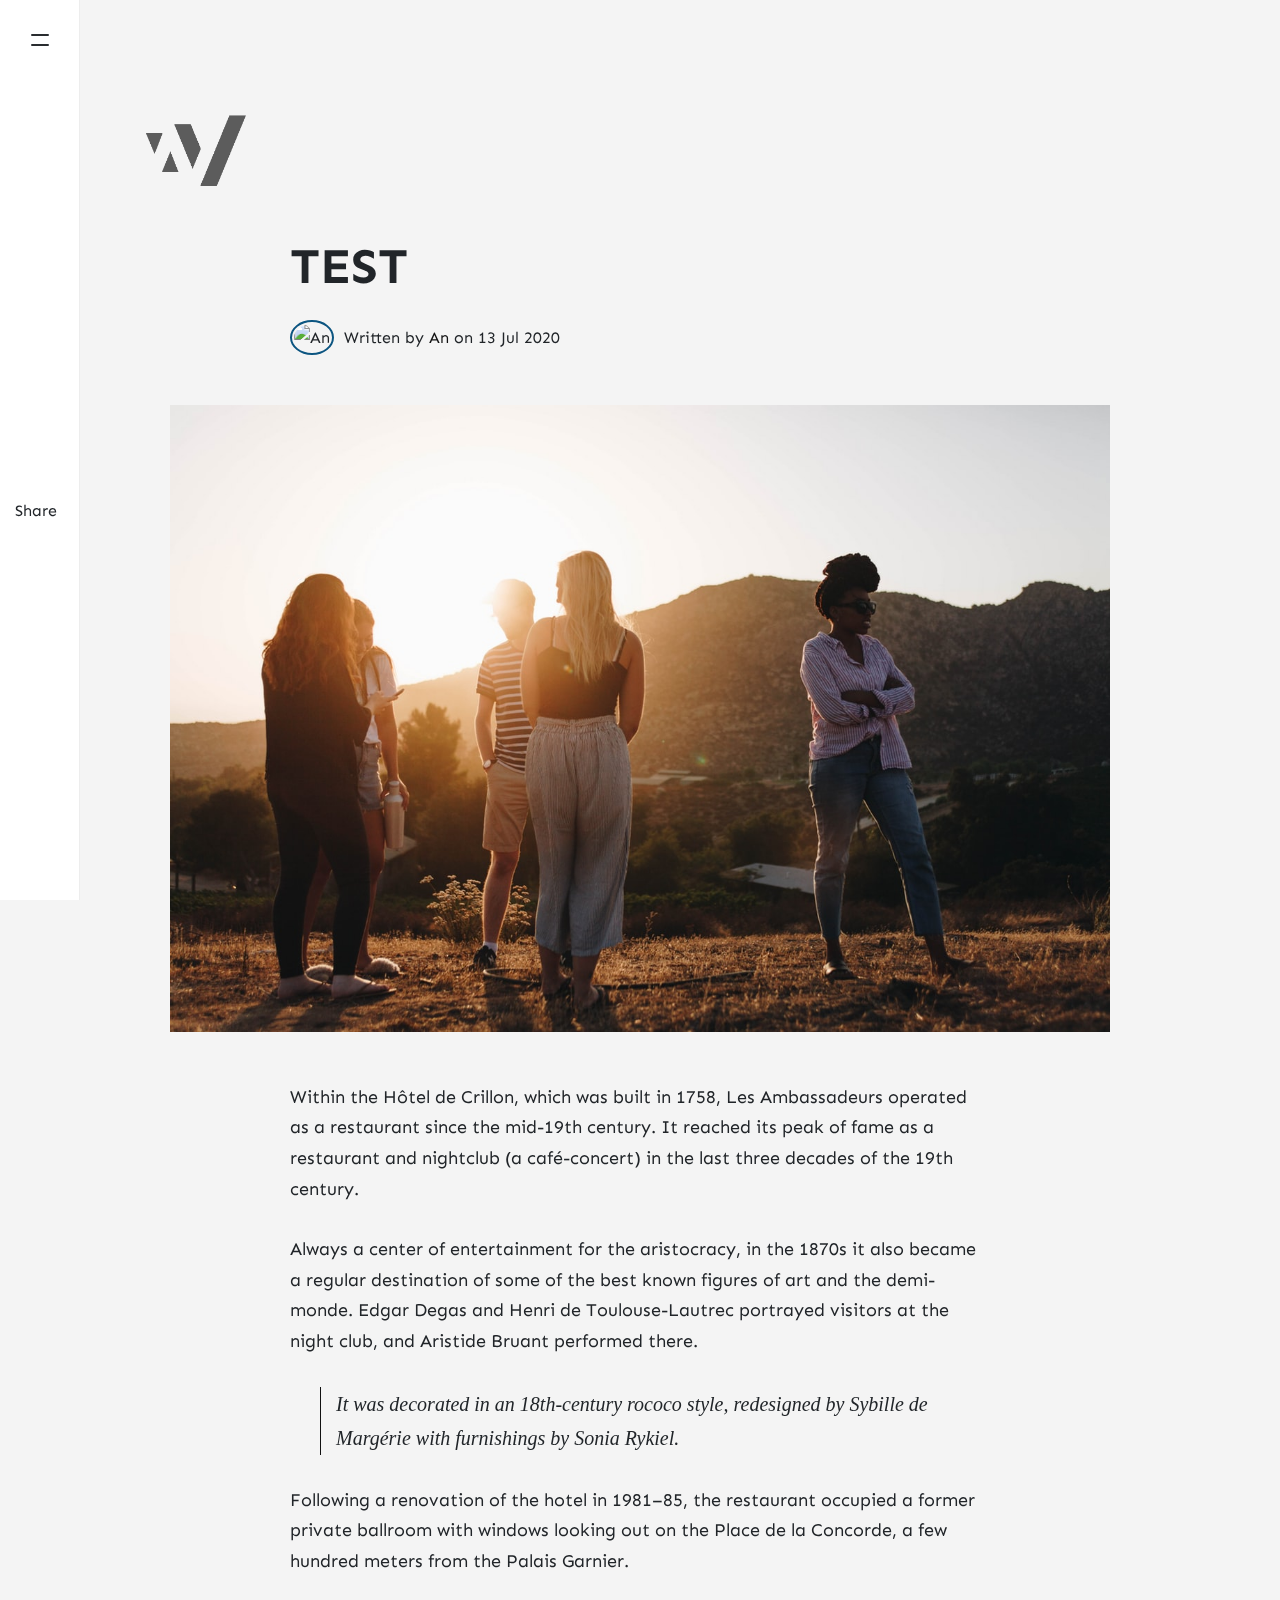
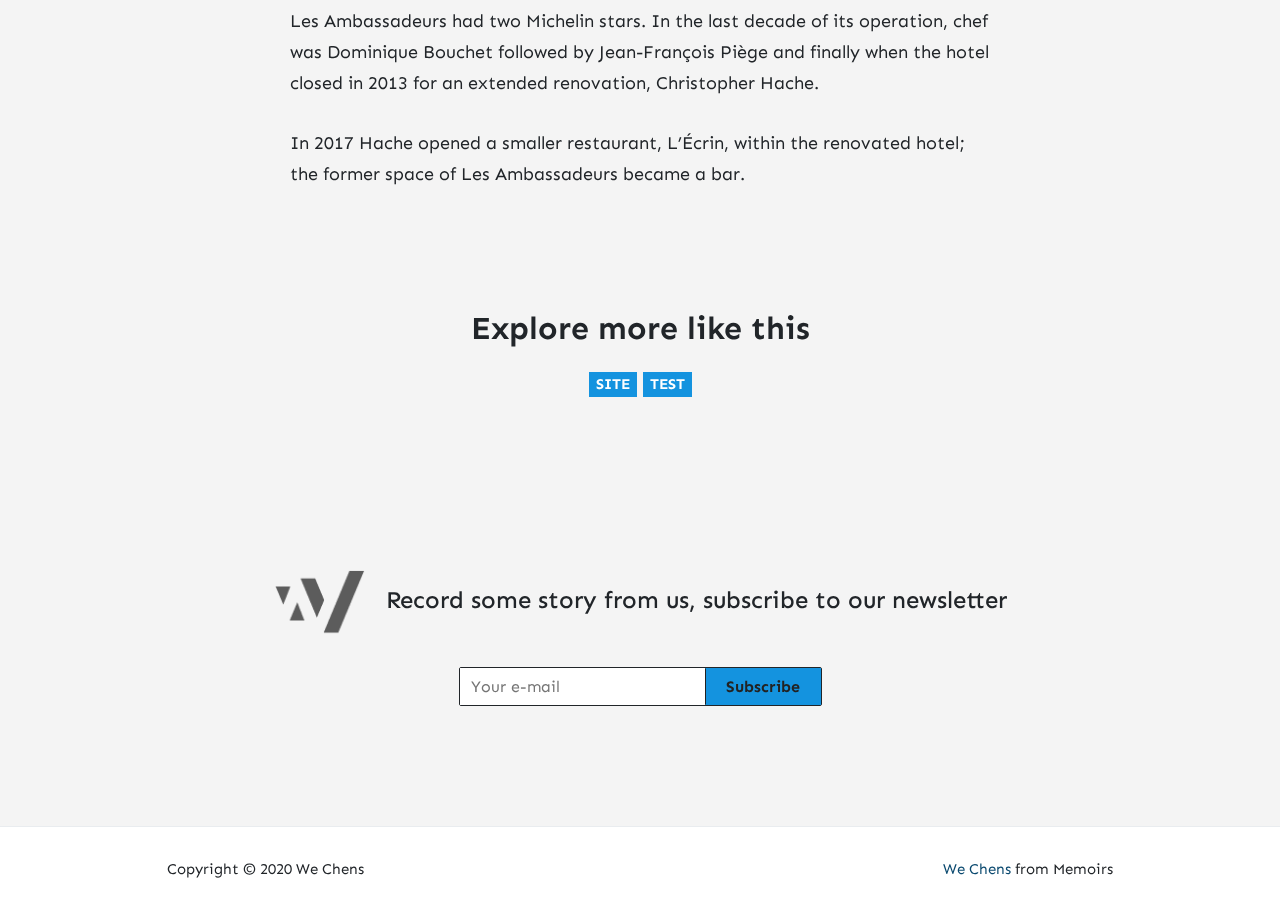
==== TEST-Copy/index.html @ 98c57666 "0714" ====
<!DOCTYPE html>
<html lang="en">
<head>
<meta charset="utf-8">
<meta name="viewport" content="width=device-width, initial-scale=1, shrink-to-fit=no">

<link rel="icon" href="/assets/images/logo.png">

<title>TEST | We Chens</title>

<!-- Begin Jekyll SEO tag v2.6.1 -->
<title>TEST | The Chens</title>
<meta name="generator" content="Jekyll v4.1.1" />
<meta property="og:title" content="TEST" />
<meta name="author" content="KC" />
<meta property="og:locale" content="en_US" />
<meta name="description" content="Within the Hôtel de Crillon, which was built in 1758, Les Ambassadeurs operated as a restaurant since the mid-19th century. It reached its peak of fame as a restaurant and nightclub (a café-concert) in the last three decades of the 19th century." />
<meta property="og:description" content="Within the Hôtel de Crillon, which was built in 1758, Les Ambassadeurs operated as a restaurant since the mid-19th century. It reached its peak of fame as a restaurant and nightclub (a café-concert) in the last three decades of the 19th century." />
<link rel="canonical" href="http://localhost:4000/TEST-Copy/" />
<meta property="og:url" content="http://localhost:4000/TEST-Copy/" />
<meta property="og:site_name" content="The Chens" />
<meta property="og:image" content="http://localhost:4000/assets/images/2.jpg" />
<meta property="og:type" content="article" />
<meta property="article:published_time" content="2020-07-13T00:00:00+08:00" />
<script type="application/ld+json">
{"@type":"BlogPosting","image":"http://localhost:4000/assets/images/2.jpg","url":"http://localhost:4000/TEST-Copy/","publisher":{"@type":"Organization","logo":{"@type":"ImageObject","url":"http://localhost:4000/assets/images/logo.png"},"name":"KC"},"headline":"TEST","dateModified":"2020-07-13T00:00:00+08:00","datePublished":"2020-07-13T00:00:00+08:00","author":{"@type":"Person","name":"KC"},"mainEntityOfPage":{"@type":"WebPage","@id":"http://localhost:4000/TEST-Copy/"},"description":"Within the Hôtel de Crillon, which was built in 1758, Les Ambassadeurs operated as a restaurant since the mid-19th century. It reached its peak of fame as a restaurant and nightclub (a café-concert) in the last three decades of the 19th century.","@context":"https://schema.org"}</script>
<!-- End Jekyll SEO tag -->

    
<link href="/assets/css/prism.css" rel="stylesheet">

<link href="/assets/css/theme.css" rel="stylesheet">

<script src="/assets/js/jquery.min.js"></script>

</head>




<body>
	<!-- defer loading of font and font awesome -->
	<noscript id="deferred-styles">
		<link href="https://fonts.googleapis.com/css?family=Sen:400,700&display=swap" rel="stylesheet">
        <link rel="stylesheet" href="https://use.fontawesome.com/releases/v5.0.13/css/all.css" integrity="sha384-DNOHZ68U8hZfKXOrtjWvjxusGo9WQnrNx2sqG0tfsghAvtVlRW3tvkXWZh58N9jp" crossorigin="anonymous">
	</noscript>

<!-- Begin Sidebar Navigation
================================================== -->

<div class="sidebar">    
</div>   
<div class="nav-icon">
    <div class="hamburger-bar"></div>
</div>
<div id="blackover-nav" class="blackover"></div>
<nav id="menu">
    <ul>
        <h3>Navigation</h3>
        <li><a href="/">Home</a></li>
        <li><a href="/about">About</a></li>
        <li><a target="_blank" href="https://www.facebook.com/groups/333519043414514">Chen Facebook</a></li>      
        <li><a href="/apply">Apply <span class="badge badge-primary">@chen.am</span></a></li>       
    </ul>   
</nav>

<script src="/assets/js/lunr.js"></script>

<style>
    
</style>

<div class="wrap-search">
    <div class="d-flex align-items-center ml-auto">
        <i class="fas fa-search show-search"></i>
        <form class="bd-search ml-3" onSubmit="return lunr_search(document.getElementById('lunrsearch').value);">
            <input type="text" class="form-control bigradius text-small launch-modal-search" id="lunrsearch" name="q" maxlength="255" value="" placeholder="Type and enter..."/>
        </form>
    </div>
</div>

<div id="lunrsearchresults">
    <ul></ul>
</div>

<script src="/assets/js/lunrsearchengine.js"></script>


<!-- End Sidebar Navigation
================================================== -->

<div class="site-content ">

<div class="container">

    <!-- Site Logo/Name
    ================================================== -->
   
    <a class="navbar-brand" href="/">
        <img src="/assets/images/logo.png" alt="We Chens">
    </a>  
   

    <!-- Site Tag
    ================================================== -->
    

    <!-- Content
    ================================================== -->
    <div class="main-content">
        <div class="entry-header">
    <!-- Post Title -->
    <h1 class="posttitle">TEST</h1>
    <!-- Author & Date  Box -->
    
    
    <div class="d-flex align-items-center mt-4">
        <div>
            
            <img class="author-thumb" src="https://www.gravatar.com/avatar/13caaa692e6d0b7537f9930fa194462c?s=250&d=mm&r=x" alt="An">
            
        </div>            
        <div>
        Written by <a target="_blank" class="text-dark" href="https://chen.am">An</a> on 
        <span class="post-date"><time class="post-date" datetime="2020-07-13">13 Jul 2020</time></span>           
        
        </div>            
    </div>
    
</div>

<!-- Adsense under title if enabled from _config.yml (change your pub id and slot) -->


<!-- Featured Image -->

<div class="entry-featured-image">
    
    <img class="featured-image lazyimg " src="[data-uri]" data-src="/assets/images/2.jpg" alt="TEST">
    
</div>


<!-- Content -->
<!-- Post, Page Content
================================================== -->
<div class="article-post">
    <!-- Toc if any -->
    
    <!-- End Toc -->
    <p>Within the Hôtel de Crillon, which was built in 1758, Les Ambassadeurs operated as a restaurant since the mid-19th century. It reached its peak of fame as a restaurant and nightclub (a café-concert) in the last three decades of the 19th century.</p>

<p>Always a center of entertainment for the aristocracy, in the 1870s it also became a regular destination of some of the best known figures of art and the demi-monde. Edgar Degas and Henri de Toulouse-Lautrec portrayed visitors at the night club, and Aristide Bruant performed there.</p>

<blockquote>
  <p>It was decorated in an 18th-century rococo style, redesigned by Sybille de Margérie with furnishings by Sonia Rykiel.</p>
</blockquote>

<p>Following a renovation of the hotel in 1981–85, the restaurant occupied a former private ballroom with windows looking out on the Place de la Concorde, a few hundred meters from the Palais Garnier.</p>

<p>Les Ambassadeurs had two Michelin stars. In the last decade of its operation, chef was Dominique Bouchet  followed by Jean-François Piège and finally when the hotel closed in 2013 for an extended renovation, Christopher Hache.</p>

<p>In 2017 Hache opened a smaller restaurant, L’Écrin, within the renovated hotel; the former space of Les Ambassadeurs became a bar.</p>

</div>

<!-- Rating -->


<!-- Author Box if enabled from _config.yml -->
<!-- Author Box -->




<!-- Comments if not disabled with comments: false -->
<!-- Comments
================================================== -->


<!-- Share -->
<div class="share">
    <p>
        Share
    </p>
    <ul>
        <li class="ml-1 mr-1">
            <a target="_blank" href="https://twitter.com/intent/tweet?text=TEST&url=http://localhost:4000/TEST-Copy/" onclick="window.open(this.href, 'twitter-share', 'width=550,height=235');return false;">
                <i class="fab fa-twitter"></i>
            </a>
        </li>

        <li class="ml-1 mr-1">
            <a target="_blank" href="https://facebook.com/sharer.php?u=http://localhost:4000/TEST-Copy/" onclick="window.open(this.href, 'facebook-share', 'width=550,height=435');return false;">
                <i class="fab fa-facebook-f"></i>
            </a>
        </li>

        <li class="ml-1 mr-1">
            <a target="_blank" href="https://www.linkedin.com/shareArticle?mini=true&url=http://localhost:4000/TEST-Copy/" onclick="window.open(this.href, 'width=550,height=435');return false;">
                <i class="fab fa-linkedin-in"></i>
            </a>
        </li>

    </ul>
</div>


<!-- Related Post -->
<!-- Related Posts
================================================== -->
<div class=" related-posts ">  

    
    <h2 class="text-center mb-4">Explore more like this</h2>
    
    
    <div class="d-flex justify-content-center align-items-center">
    
    <!-- Categories -->
    
    
    <a class="smoothscroll badge badge-primary text-capitalize" href="/categories#SITE">SITE</a>                
    

    <!-- Tags -->  
    
                    
    <a class="smoothscroll badge badge-primary text-capitalize" href="/tags#TEST">TEST</a>               
    

    </div>

    
    
    
    <div class="blog-grid-container">
        
        
            
            
        
            
        
            
        
        
        </div>        
</div>

<!-- Review with LD-JSON, adapt it for your needs if you like, but make sure you test the generated HTML source code first: 
https://search.google.com/structured-data/testing-tool/u/0/
================================================== -->

    </div>

    
    <!-- Newsletter
    ================================================== -->
    <div class="newsletter text-center">
        <span class="h4"><img src="/assets/images/logo.png" class="newsletter-logo" alt="The Chens"> &nbsp; Record some story from us, subscribe to our newsletter</span>
        <form action="https://chen.us10.list-manage.com/subscribe/post?u=2f829ff5cea6b2317d8cc753d&amp;id=c83f5906f1" method="post" name="mc-embedded-subscribe-form" class="wj-contact-form validate" target="_blank" novalidate>
            <div class="mc-field-group d-inline-flex">
            <input type="email" placeholder="Your e-mail" name="EMAIL" class="required email" id="mce-EMAIL" autocomplete="on" required>
            <input type="submit" value="Subscribe" name="subscribe" class="heart">
            </div>
        </form>
    </div>
    
    
</div>

<!-- Begin Footer
================================================== -->
<footer class="footer">
    <div class="container">
        <div class="row">
            <div class="col-md-6 col-sm-12 text-center text-lg-left">
                Copyright © 2020 We Chens 
            </div>
            <div class="col-md-6 col-sm-12 text-center text-lg-right">    
                <a target="_blank" href="https://chen.am/">We Chens</a> from Memoirs
            </div>
        </div>
    </div>
</footer>
<!-- End Footer
================================================== -->

</div> <!-- /.site-content -->

<!-- Scripts (if you need bootstrap.js, please add it yourself. I didn't use it for performance reasons, it was not needed in this theme)
================================================== -->

<script src="/assets/js/prism.js"></script>

<script src="/assets/js/theme.js"></script>


<script src="/assets/js/lazyload.js"></script>



<script id="dsq-count-scr" src="//2020.disqus.com/count.js"></script>


</body>
</html>
---- assets/css/prism.css ----
/* PrismJS 1.19.0
https://prismjs.com/download.html#themes=prism&languages=markup+css+clike+javascript+diff+git+go+graphql+groovy+haml+handlebars+json+liquid+markup-templating+ruby&plugins=line-numbers+file-highlight+show-language+jsonp-highlight+command-line+toolbar+copy-to-clipboard+download-button+match-braces+diff-highlight+filter-highlight-all+treeview */
/**
 * prism.js default theme for JavaScript, CSS and HTML
 * Based on dabblet (http://dabblet.com)
 * @author Lea Verou
 */

code[class*="language-"],
pre[class*="language-"] {
	color: black;
	background: none;
	text-shadow: 0 1px white;
	font-family: Consolas, Monaco, 'Andale Mono', 'Ubuntu Mono', monospace;
	font-size: 1em;
	text-align: left;
	white-space: pre;
	word-spacing: normal;
	word-break: normal;
	word-wrap: normal;
	line-height: 1.5;

	-moz-tab-size: 4;
	-o-tab-size: 4;
	tab-size: 4;

	-webkit-hyphens: none;
	-moz-hyphens: none;
	-ms-hyphens: none;
	hyphens: none;
}

pre[class*="language-"]::-moz-selection, pre[class*="language-"] ::-moz-selection,
code[class*="language-"]::-moz-selection, code[class*="language-"] ::-moz-selection {
	text-shadow: none;
	background: #b3d4fc;
}

pre[class*="language-"]::selection, pre[class*="language-"] ::selection,
code[class*="language-"]::selection, code[class*="language-"] ::selection {
	text-shadow: none;
	background: #b3d4fc;
}

@media print {
	code[class*="language-"],
	pre[class*="language-"] {
		text-shadow: none;
	}
}

/* Code blocks */
pre[class*="language-"] {
	padding: 1em;
	margin: .5em 0;
	overflow: auto;
}

:not(pre) > code[class*="language-"],
pre[class*="language-"] {
	background: #f5f2f0;
}

/* Inline code */
:not(pre) > code[class*="language-"] {
	padding: .1em;
	border-radius: .3em;
	white-space: normal;
}

.token.comment,
.token.prolog,
.token.doctype,
.token.cdata {
	color: slategray;
}

.token.punctuation {
	color: #999;
}

.token.namespace {
	opacity: .7;
}

.token.property,
.token.tag,
.token.boolean,
.token.number,
.token.constant,
.token.symbol,
.token.deleted {
	color: #905;
}

.token.selector,
.token.attr-name,
.token.string,
.token.char,
.token.builtin,
.token.inserted {
	color: #690;
}

.token.operator,
.token.entity,
.token.url,
.language-css .token.string,
.style .token.string {
	color: #9a6e3a;
	background: hsla(0, 0%, 100%, .5);
}

.token.atrule,
.token.attr-value,
.token.keyword {
	color: #07a;
}

.token.function,
.token.class-name {
	color: #DD4A68;
}

.token.regex,
.token.important,
.token.variable {
	color: #e90;
}

.token.important,
.token.bold {
	font-weight: bold;
}
.token.italic {
	font-style: italic;
}

.token.entity {
	cursor: help;
}

pre[class*="language-"].line-numbers {
	position: relative;
	padding-left: 3.8em;
	counter-reset: linenumber;
}

pre[class*="language-"].line-numbers > code {
	position: relative;
	white-space: inherit;
}

.line-numbers .line-numbers-rows {
	position: absolute;
	pointer-events: none;
	top: 0;
	font-size: 100%;
	left: -3.8em;
	width: 3em; /* works for line-numbers below 1000 lines */
	letter-spacing: -1px;
	border-right: 1px solid #999;

	-webkit-user-select: none;
	-moz-user-select: none;
	-ms-user-select: none;
	user-select: none;

}

	.line-numbers-rows > span {
		pointer-events: none;
		display: block;
		counter-increment: linenumber;
	}

		.line-numbers-rows > span:before {
			content: counter(linenumber);
			color: #999;
			display: block;
			padding-right: 0.8em;
			text-align: right;
		}

div.code-toolbar {
	position: relative;
}

div.code-toolbar > .toolbar {
	position: absolute;
	top: .3em;
	right: .2em;
	transition: opacity 0.3s ease-in-out;
	opacity: 0;
}

div.code-toolbar:hover > .toolbar {
	opacity: 1;
}

/* Separate line b/c rules are thrown out if selector is invalid.
   IE11 and old Edge versions don't support :focus-within. */
div.code-toolbar:focus-within > .toolbar {
	opacity: 1;
}

div.code-toolbar > .toolbar .toolbar-item {
	display: inline-block;
}

div.code-toolbar > .toolbar a {
	cursor: pointer;
}

div.code-toolbar > .toolbar button {
	background: none;
	border: 0;
	color: inherit;
	font: inherit;
	line-height: normal;
	overflow: visible;
	padding: 0;
	-webkit-user-select: none; /* for button */
	-moz-user-select: none;
	-ms-user-select: none;
}

div.code-toolbar > .toolbar a,
div.code-toolbar > .toolbar button,
div.code-toolbar > .toolbar span {
	color: #bbb;
	font-size: .8em;
	padding: 0 .5em;
	background: #f5f2f0;
	background: rgba(224, 224, 224, 0.2);
	box-shadow: 0 2px 0 0 rgba(0,0,0,0.2);
	border-radius: .5em;
}

div.code-toolbar > .toolbar a:hover,
div.code-toolbar > .toolbar a:focus,
div.code-toolbar > .toolbar button:hover,
div.code-toolbar > .toolbar button:focus,
div.code-toolbar > .toolbar span:hover,
div.code-toolbar > .toolbar span:focus {
	color: inherit;
	text-decoration: none;
}

.command-line-prompt {
	border-right: 1px solid #999;
	display: block;
	float: left;
	font-size: 100%;
	letter-spacing: -1px;
	margin-right: 1em;
	pointer-events: none;

	-webkit-user-select: none;
	-moz-user-select: none;
	-ms-user-select: none;
	user-select: none;
}

.command-line-prompt > span:before {
	color: #999;
	content: ' ';
	display: block;
	padding-right: 0.8em;
}

.command-line-prompt > span[data-user]:before {
	content: "[" attr(data-user) "@" attr(data-host) "] $";
}

.command-line-prompt > span[data-user="root"]:before {
	content: "[" attr(data-user) "@" attr(data-host) "] #";
}

.command-line-prompt > span[data-prompt]:before {
	content: attr(data-prompt);
}

.token.punctuation.brace-hover,
.token.punctuation.brace-selected {
	outline: solid 1px;
}

.rainbow-braces .token.punctuation.brace-level-1,
.rainbow-braces .token.punctuation.brace-level-5,
.rainbow-braces .token.punctuation.brace-level-9 {
	color: #E50;
	opacity: 1;
}
.rainbow-braces .token.punctuation.brace-level-2,
.rainbow-braces .token.punctuation.brace-level-6,
.rainbow-braces .token.punctuation.brace-level-10 {
	color: #0B3;
	opacity: 1;
}
.rainbow-braces .token.punctuation.brace-level-3,
.rainbow-braces .token.punctuation.brace-level-7,
.rainbow-braces .token.punctuation.brace-level-11 {
	color: #26F;
	opacity: 1;
}
.rainbow-braces .token.punctuation.brace-level-4,
.rainbow-braces .token.punctuation.brace-level-8,
.rainbow-braces .token.punctuation.brace-level-12 {
	color: #E0E;
	opacity: 1;
}

pre.diff-highlight > code .token.deleted:not(.prefix),
pre > code.diff-highlight .token.deleted:not(.prefix) {
	background-color: rgba(255, 0, 0, .1);
	color: inherit;
	display: block;
}

pre.diff-highlight > code .token.inserted:not(.prefix),
pre > code.diff-highlight .token.inserted:not(.prefix) {
	background-color: rgba(0, 255, 128, .1);
	color: inherit;
	display: block;
}

.token.treeview-part .entry-line {
	position: relative;
	text-indent: -99em;
	display: inline-block;
	vertical-align: top;
	width: 1.2em;
}
.token.treeview-part .entry-line:before,
.token.treeview-part .line-h:after {
	content: '';
	position: absolute;
	top: 0;
	left: 50%;
	width: 50%;
	height: 100%;
}
.token.treeview-part .line-h:before,
.token.treeview-part .line-v:before {
	border-left: 1px solid #ccc;
}
.token.treeview-part .line-v-last:before {
	height: 50%;
	border-left: 1px solid #ccc;
	border-bottom: 1px solid #ccc;
}
.token.treeview-part .line-h:after {
	height: 50%;
	border-bottom: 1px solid #ccc;
}
.token.treeview-part .entry-name {
	position: relative;
	display: inline-block;
	vertical-align: top;
	padding: 0 0 0 1.5em;
}
.token.treeview-part .entry-name:before {
	content: '';
	position: absolute;
	top: 0;
	left: 0.25em;
	height: 100%;
	width: 1em;
	background: no-repeat 50% 50% / contain;
}

.token.treeview-part .entry-name.dotfile {
	opacity: 0.5;
}

.token.treeview-part .entry-name:before {
	background-image: url('[data-uri]');
}
.token.treeview-part .entry-name.dir:before {
	background-image: url('[data-uri]');

}
.token.treeview-part .entry-name.ext-bmp:before,
.token.treeview-part .entry-name.ext-eps:before,
.token.treeview-part .entry-name.ext-gif:before,
.token.treeview-part .entry-name.ext-jpe:before,
.token.treeview-part .entry-name.ext-jpg:before,
.token.treeview-part .entry-name.ext-jpeg:before,
.token.treeview-part .entry-name.ext-png:before,
.token.treeview-part .entry-name.ext-svg:before,
.token.treeview-part .entry-name.ext-tiff:before {
	background-image: url('[data-uri]');
}
.token.treeview-part .entry-name.ext-cfg:before,
.token.treeview-part .entry-name.ext-conf:before,
.token.treeview-part .entry-name.ext-config:before,
.token.treeview-part .entry-name.ext-csv:before,
.token.treeview-part .entry-name.ext-ini:before,
.token.treeview-part .entry-name.ext-log:before,
.token.treeview-part .entry-name.ext-md:before,
.token.treeview-part .entry-name.ext-nfo:before,
.token.treeview-part .entry-name.ext-txt:before {
	background-image: url('[data-uri]');
}
.token.treeview-part .entry-name.ext-asp:before,
.token.treeview-part .entry-name.ext-aspx:before,
.token.treeview-part .entry-name.ext-c:before,
.token.treeview-part .entry-name.ext-cc:before,
.token.treeview-part .entry-name.ext-cpp:before,
.token.treeview-part .entry-name.ext-cs:before,
.token.treeview-part .entry-name.ext-css:before,
.token.treeview-part .entry-name.ext-h:before,
.token.treeview-part .entry-name.ext-hh:before,
.token.treeview-part .entry-name.ext-htm:before,
.token.treeview-part .entry-name.ext-html:before,
.token.treeview-part .entry-name.ext-jav:before,
.token.treeview-part .entry-name.ext-java:before,
.token.treeview-part .entry-name.ext-js:before,
.token.treeview-part .entry-name.ext-php:before,
.token.treeview-part .entry-name.ext-rb:before,
.token.treeview-part .entry-name.ext-xml:before {
	background-image: url('[data-uri]');
}
.token.treeview-part .entry-name.ext-7z:before,
.token.treeview-part .entry-name.ext-bz:before,
.token.treeview-part .entry-name.ext-bz2:before,
.token.treeview-part .entry-name.ext-gz:before,
.token.treeview-part .entry-name.ext-rar:before,
.token.treeview-part .entry-name.ext-tar:before,
.token.treeview-part .entry-name.ext-tgz:before,
.token.treeview-part .entry-name.ext-zip:before {
	background-image: url('[data-uri]');
}
.token.treeview-part .entry-name.ext-aac:before,
.token.treeview-part .entry-name.ext-au:before,
.token.treeview-part .entry-name.ext-cda:before,
.token.treeview-part .entry-name.ext-flac:before,
.token.treeview-part .entry-name.ext-mp3:before,
.token.treeview-part .entry-name.ext-oga:before,
.token.treeview-part .entry-name.ext-ogg:before,
.token.treeview-part .entry-name.ext-wav:before,
.token.treeview-part .entry-name.ext-wma:before {
	background-image: url('[data-uri]');
}
.token.treeview-part .entry-name.ext-avi:before,
.token.treeview-part .entry-name.ext-flv:before,
.token.treeview-part .entry-name.ext-mkv:before,
.token.treeview-part .entry-name.ext-mov:before,
.token.treeview-part .entry-name.ext-mp4:before,
.token.treeview-part .entry-name.ext-mpeg:before,
.token.treeview-part .entry-name.ext-mpg:before,
.token.treeview-part .entry-name.ext-ogv:before,
.token.treeview-part .entry-name.ext-webm:before {
	background-image: url('[data-uri]');
}
.token.treeview-part .entry-name.ext-pdf:before {
	background-image: url('[data-uri]');
}
.token.treeview-part .entry-name.ext-xls:before,
.token.treeview-part .entry-name.ext-xlsx:before {
	background-image: url('[data-uri]');
}
.token.treeview-part .entry-name.ext-doc:before,
.token.treeview-part .entry-name.ext-docm:before,
.token.treeview-part .entry-name.ext-docx:before {
	background-image: url('[data-uri]');
}
.token.treeview-part .entry-name.ext-pps:before,
.token.treeview-part .entry-name.ext-ppt:before,
.token.treeview-part .entry-name.ext-pptx:before {
	background-image: url('[data-uri]');
}
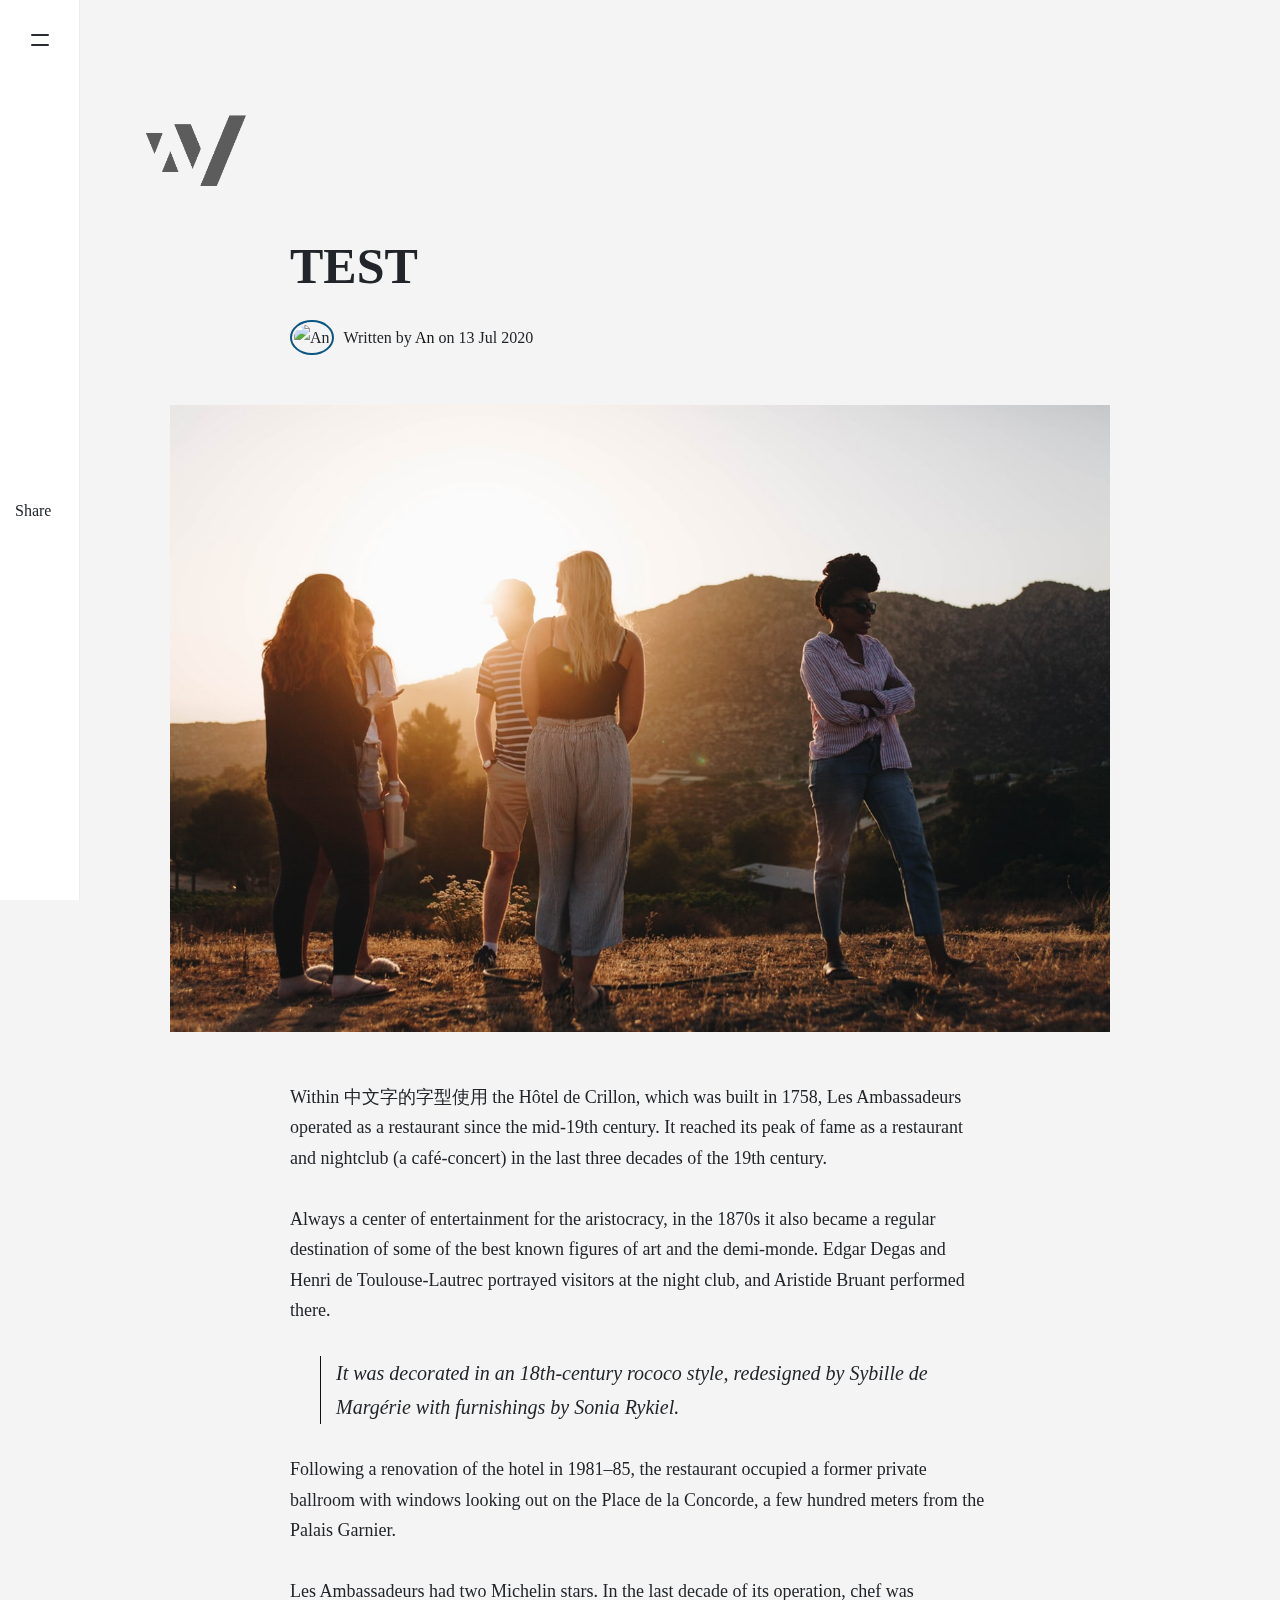
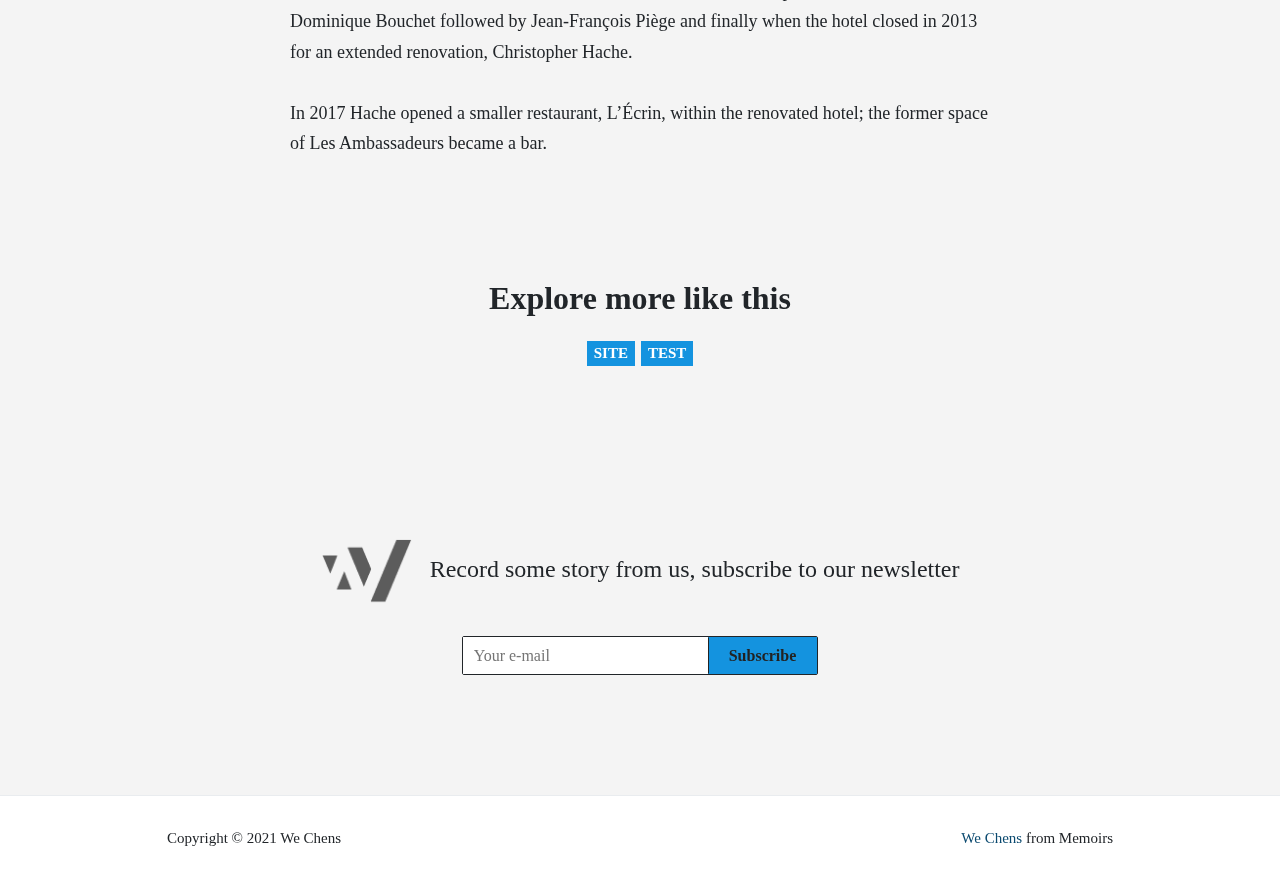
==== commit fc189f2c: "010602" ====
--- a/TEST-Copy/index.html
+++ b/TEST-Copy/index.html
@@ -8,22 +8,23 @@
 
 <title>TEST | We Chens</title>
 
-<!-- Begin Jekyll SEO tag v2.6.1 -->
+<!-- Begin Jekyll SEO tag v2.7.1 -->
 <title>TEST | The Chens</title>
-<meta name="generator" content="Jekyll v4.1.1" />
+<meta name="generator" content="Jekyll v4.2.0" />
 <meta property="og:title" content="TEST" />
 <meta name="author" content="KC" />
 <meta property="og:locale" content="en_US" />
-<meta name="description" content="Within the Hôtel de Crillon, which was built in 1758, Les Ambassadeurs operated as a restaurant since the mid-19th century. It reached its peak of fame as a restaurant and nightclub (a café-concert) in the last three decades of the 19th century." />
-<meta property="og:description" content="Within the Hôtel de Crillon, which was built in 1758, Les Ambassadeurs operated as a restaurant since the mid-19th century. It reached its peak of fame as a restaurant and nightclub (a café-concert) in the last three decades of the 19th century." />
-<link rel="canonical" href="http://localhost:4000/TEST-Copy/" />
-<meta property="og:url" content="http://localhost:4000/TEST-Copy/" />
+<meta name="description" content="Within 中文字的字型使用 the Hôtel de Crillon, which was built in 1758, Les Ambassadeurs operated as a restaurant since the mid-19th century. It reached its peak of fame as a restaurant and nightclub (a café-concert) in the last three decades of the 19th century." />
+<meta property="og:description" content="Within 中文字的字型使用 the Hôtel de Crillon, which was built in 1758, Les Ambassadeurs operated as a restaurant since the mid-19th century. It reached its peak of fame as a restaurant and nightclub (a café-concert) in the last three decades of the 19th century." />
 <meta property="og:site_name" content="The Chens" />
-<meta property="og:image" content="http://localhost:4000/assets/images/2.jpg" />
+<meta property="og:image" content="/assets/images/2.jpg" />
 <meta property="og:type" content="article" />
 <meta property="article:published_time" content="2020-07-13T00:00:00+08:00" />
+<meta name="twitter:card" content="summary_large_image" />
+<meta property="twitter:image" content="/assets/images/2.jpg" />
+<meta property="twitter:title" content="TEST" />
 <script type="application/ld+json">
-{"@type":"BlogPosting","image":"http://localhost:4000/assets/images/2.jpg","url":"http://localhost:4000/TEST-Copy/","publisher":{"@type":"Organization","logo":{"@type":"ImageObject","url":"http://localhost:4000/assets/images/logo.png"},"name":"KC"},"headline":"TEST","dateModified":"2020-07-13T00:00:00+08:00","datePublished":"2020-07-13T00:00:00+08:00","author":{"@type":"Person","name":"KC"},"mainEntityOfPage":{"@type":"WebPage","@id":"http://localhost:4000/TEST-Copy/"},"description":"Within the Hôtel de Crillon, which was built in 1758, Les Ambassadeurs operated as a restaurant since the mid-19th century. It reached its peak of fame as a restaurant and nightclub (a café-concert) in the last three decades of the 19th century.","@context":"https://schema.org"}</script>
+{"description":"Within 中文字的字型使用 the Hôtel de Crillon, which was built in 1758, Les Ambassadeurs operated as a restaurant since the mid-19th century. It reached its peak of fame as a restaurant and nightclub (a café-concert) in the last three decades of the 19th century.","publisher":{"@type":"Organization","logo":{"@type":"ImageObject","url":"/assets/images/logo.png"},"name":"KC"},"image":"/assets/images/2.jpg","headline":"TEST","dateModified":"2020-07-13T00:00:00+08:00","datePublished":"2020-07-13T00:00:00+08:00","url":"/TEST-Copy/","mainEntityOfPage":{"@type":"WebPage","@id":"/TEST-Copy/"},"author":{"@type":"Person","name":"KC"},"@type":"BlogPosting","@context":"https://schema.org"}</script>
 <!-- End Jekyll SEO tag -->
 
     
@@ -41,7 +42,7 @@
 <body>
 	<!-- defer loading of font and font awesome -->
 	<noscript id="deferred-styles">
-		<link href="https://fonts.googleapis.com/css?family=Sen:400,700&display=swap" rel="stylesheet">
+		<link href="https://fonts.googleapis.com/css2?family=Baloo+Da+2:wght@500&family=Kosugi+Maru&display=swap" rel="stylesheet">
         <link rel="stylesheet" href="https://use.fontawesome.com/releases/v5.0.13/css/all.css" integrity="sha384-DNOHZ68U8hZfKXOrtjWvjxusGo9WQnrNx2sqG0tfsghAvtVlRW3tvkXWZh58N9jp" crossorigin="anonymous">
 	</noscript>
 
@@ -60,7 +61,7 @@
         <li><a href="/">Home</a></li>
         <li><a href="/about">About</a></li>
         <li><a target="_blank" href="https://www.facebook.com/groups/333519043414514">Chen Facebook</a></li>      
-        <li><a href="/apply">Apply <span class="badge badge-primary">@chen.am</span></a></li>       
+        <li><a href="/contact">contact <span class="badge badge-primary">Kit Chen</span></a></li>       
     </ul>   
 </nav>
 
@@ -148,7 +149,7 @@
     <!-- Toc if any -->
     
     <!-- End Toc -->
-    <p>Within the Hôtel de Crillon, which was built in 1758, Les Ambassadeurs operated as a restaurant since the mid-19th century. It reached its peak of fame as a restaurant and nightclub (a café-concert) in the last three decades of the 19th century.</p>
+    <p>Within 中文字的字型使用 the Hôtel de Crillon, which was built in 1758, Les Ambassadeurs operated as a restaurant since the mid-19th century. It reached its peak of fame as a restaurant and nightclub (a café-concert) in the last three decades of the 19th century.</p>
 
 <p>Always a center of entertainment for the aristocracy, in the 1870s it also became a regular destination of some of the best known figures of art and the demi-monde. Edgar Degas and Henri de Toulouse-Lautrec portrayed visitors at the night club, and Aristide Bruant performed there.</p>
 
@@ -185,19 +186,19 @@
     </p>
     <ul>
         <li class="ml-1 mr-1">
-            <a target="_blank" href="https://twitter.com/intent/tweet?text=TEST&url=http://localhost:4000/TEST-Copy/" onclick="window.open(this.href, 'twitter-share', 'width=550,height=235');return false;">
+            <a target="_blank" href="https://twitter.com/intent/tweet?text=TEST&url=/TEST-Copy/" onclick="window.open(this.href, 'twitter-share', 'width=550,height=235');return false;">
                 <i class="fab fa-twitter"></i>
             </a>
         </li>
 
         <li class="ml-1 mr-1">
-            <a target="_blank" href="https://facebook.com/sharer.php?u=http://localhost:4000/TEST-Copy/" onclick="window.open(this.href, 'facebook-share', 'width=550,height=435');return false;">
+            <a target="_blank" href="https://facebook.com/sharer.php?u=/TEST-Copy/" onclick="window.open(this.href, 'facebook-share', 'width=550,height=435');return false;">
                 <i class="fab fa-facebook-f"></i>
             </a>
         </li>
 
         <li class="ml-1 mr-1">
-            <a target="_blank" href="https://www.linkedin.com/shareArticle?mini=true&url=http://localhost:4000/TEST-Copy/" onclick="window.open(this.href, 'width=550,height=435');return false;">
+            <a target="_blank" href="https://www.linkedin.com/shareArticle?mini=true&url=/TEST-Copy/" onclick="window.open(this.href, 'width=550,height=435');return false;">
                 <i class="fab fa-linkedin-in"></i>
             </a>
         </li>
@@ -235,6 +236,24 @@
     
     
     <div class="blog-grid-container">
+        
+        
+            
+            
+        
+            
+        
+            
+        
+        
+        
+            
+            
+        
+            
+        
+            
+        
         
         
             
@@ -276,7 +295,7 @@
     <div class="container">
         <div class="row">
             <div class="col-md-6 col-sm-12 text-center text-lg-left">
-                Copyright © 2020 We Chens 
+                Copyright © 2021 We Chens 
             </div>
             <div class="col-md-6 col-sm-12 text-center text-lg-right">    
                 <a target="_blank" href="https://chen.am/">We Chens</a> from Memoirs
